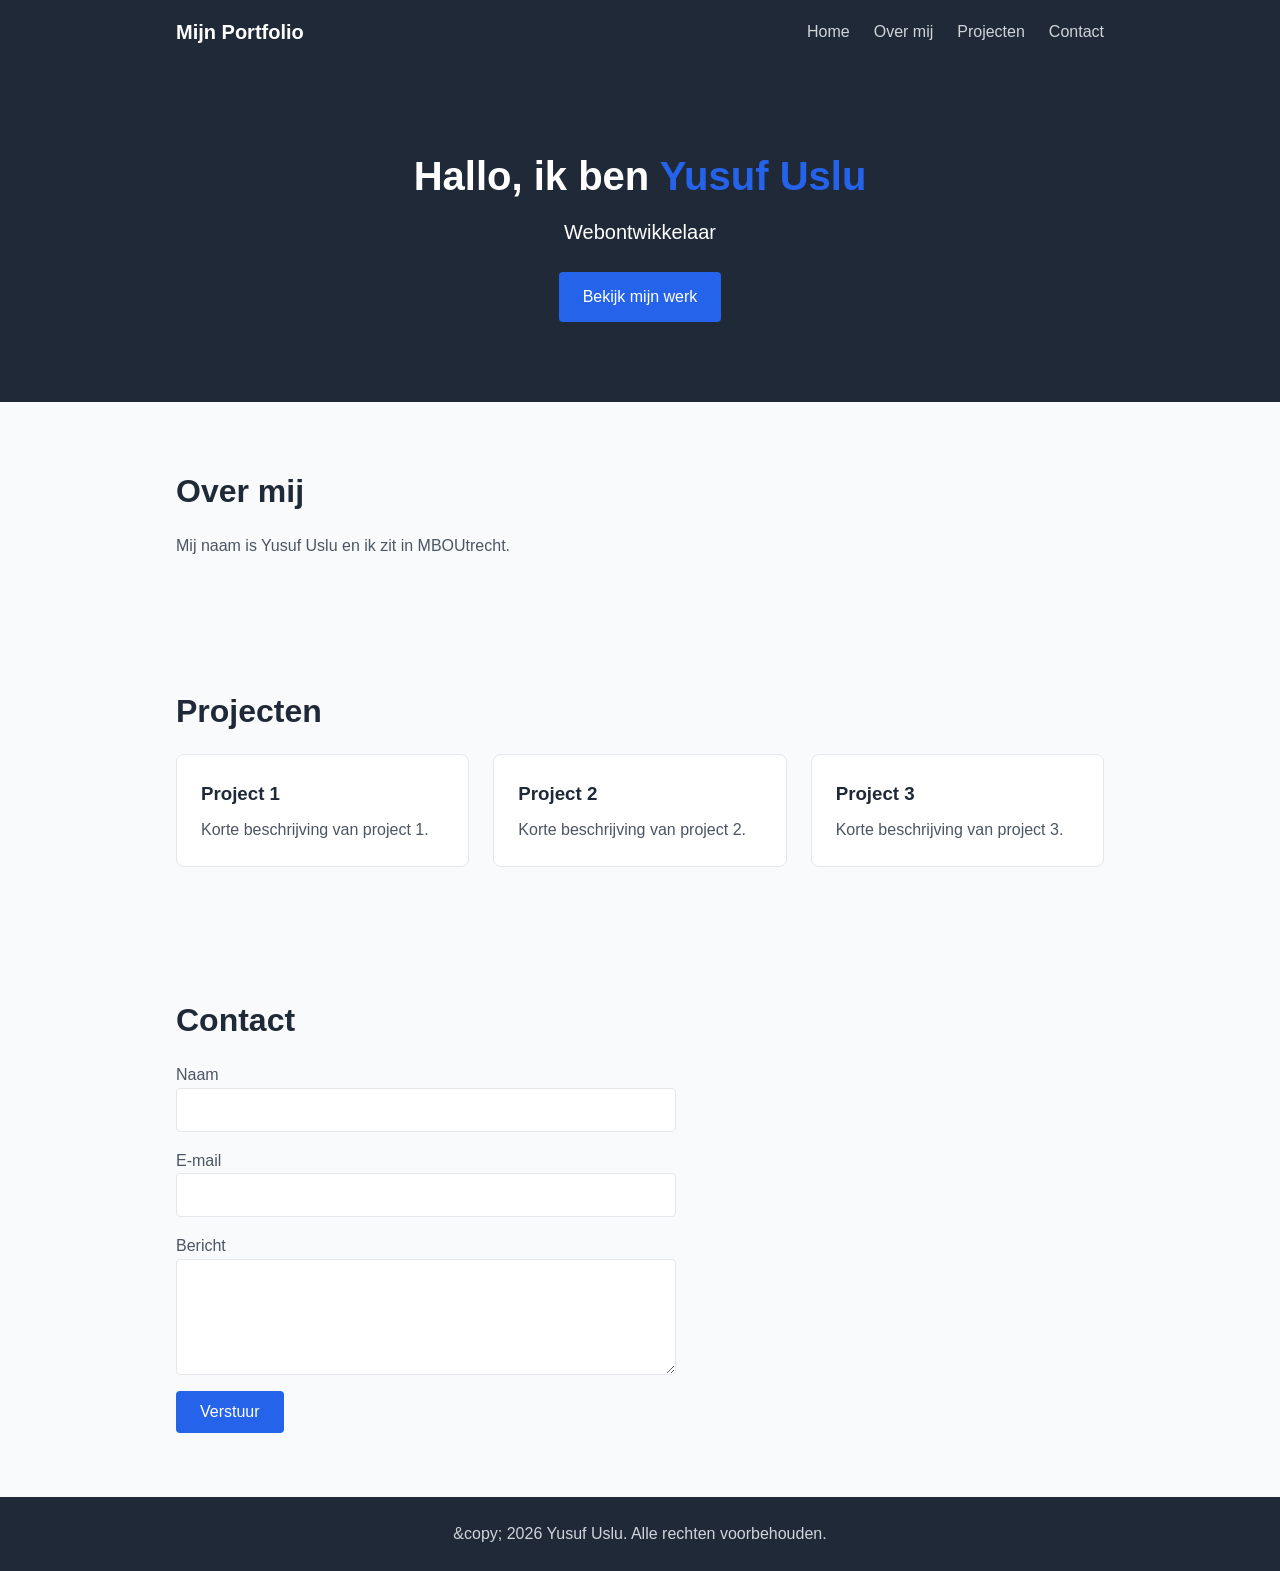
==== index.html @ d6778e1f "Init portfolio + projectoverzicht + stappenplan" ====
<!DOCTYPE html>
<html lang="nl">
<head>
    <meta charset="UTF-8">
    <meta name="viewport" content="width=device-width, initial-scale=1.0">
    <meta name="description" content="Persoonlijke portfolio-website">
    <title>Portfolio</title>
    <link rel="stylesheet" href="css/style.css">
</head>
<body>
    <header class="site-header">
        <nav class="nav container">
            <a href="#home" class="logo">Mijn Portfolio</a>
            <ul class="nav-links">
                <li><a href="#home">Home</a></li>
                <li><a href="#over">Over mij</a></li>
                <li><a href="#projecten">Projecten</a></li>
                <li><a href="#contact">Contact</a></li>
            </ul>
        </nav>
    </header>

    <main>
        <section id="home" class="hero">
            <div class="container">
                <h1>Hallo, ik ben <span class="highlight" id="naam">Yusuf Uslu</span></h1>
                <p id="titel">Webontwikkelaar</p>
                <a href="#projecten" class="btn">Bekijk mijn werk</a>
            </div>
        </section>

        <section id="over" class="about">
            <div class="container">
                <h2>Over mij</h2>
                <p>Mij naam is Yusuf Uslu en ik zit in MBOUtrecht.</p>
            </div>
        </section>

        <section id="projecten" class="projects">
            <div class="container">
                <h2>Projecten</h2>
                <div class="project-grid">
                    <a href="projecten.html" class="project-card-link">
                        <article class="project-card">
                            <h3>Project 1</h3>
                            <p>Korte beschrijving van project 1.</p>
                        </article>
                    </a>
                    <a href="projecten.html" class="project-card-link">
                        <article class="project-card">
                            <h3>Project 2</h3>
                            <p>Korte beschrijving van project 2.</p>
                        </article>
                    </a>
                    <a href="projecten.html" class="project-card-link">
                        <article class="project-card">
                            <h3>Project 3</h3>
                            <p>Korte beschrijving van project 3.</p>
                        </article>
                    </a>
                </div>
            </div>
        </section>

        <section id="contact" class="contact">
            <div class="container">
                <h2>Contact</h2>
                <form id="contact-form">
                    <label for="naam-input">Naam</label>
                    <input type="text" id="naam-input" name="naam" required>

                    <label for="email-input">E-mail</label>
                    <input type="email" id="email-input" name="email" required>

                    <label for="bericht">Bericht</label>
                    <textarea id="bericht" name="bericht" rows="5" required></textarea>

                    <button type="submit" class="btn">Verstuur</button>
                </form>
                <p id="form-status"></p>
            </div>
        </section>
    </main>

    <footer class="site-footer">
        <div class="container">
            <p>&copy; 2026 Jouw Naam. Alle rechten voorbehouden.</p>
        </div>
    </footer>

    <script src="js/main.js"></script>
</body>
</html>
---- css/style.css ----
:root {
    --primary-color: #2563eb;
    --dark-color: #1f2937;
    --light-color: #f9fafb;
    --text-color: #4b5563;
}

* {
    margin: 0;
    padding: 0;
    box-sizing: border-box;
}

body {
    font-family: Arial, Helvetica, sans-serif;
    line-height: 1.6;
    color: var(--text-color);
    background-color: var(--light-color);
}

.container {
    max-width: 960px;
    margin: 0 auto;
    padding: 0 1rem;
}

/* Header / navigatie */
.site-header {
    background-color: var(--dark-color);
    padding: 1rem 0;
    position: sticky;
    top: 0;
    z-index: 10;
}

.nav {
    display: flex;
    justify-content: space-between;
    align-items: center;
}

.logo {
    color: #fff;
    font-size: 1.25rem;
    font-weight: bold;
    text-decoration: none;
}

.nav-links {
    list-style: none;
    display: flex;
    gap: 1.5rem;
}

.nav-links a {
    color: #d1d5db;
    text-decoration: none;
}

.nav-links a:hover {
    color: #fff;
}

/* Hero */
.hero {
    background-color: var(--dark-color);
    color: #fff;
    text-align: center;
    padding: 5rem 0;
}

.hero h1 {
    font-size: 2.5rem;
    margin-bottom: 0.5rem;
}

.highlight {
    color: var(--primary-color);
}

.hero p {
    font-size: 1.25rem;
    margin-bottom: 1.5rem;
}

/* Knoppen */
.btn {
    display: inline-block;
    padding: 0.75rem 1.5rem;
    background-color: var(--primary-color);
    color: #fff;
    text-decoration: none;
    border: none;
    border-radius: 4px;
    cursor: pointer;
    font-size: 1rem;
}

.btn:hover {
    opacity: 0.9;
}

/* Secties */
section {
    padding: 4rem 0;
}

section h2 {
    font-size: 2rem;
    color: var(--dark-color);
    margin-bottom: 1rem;
}

/* Projecten */
.project-grid {
    display: grid;
    grid-template-columns: repeat(auto-fit, minmax(250px, 1fr));
    gap: 1.5rem;
}

.project-card-link {
    text-decoration: none;
    color: inherit;
    display: block;
}

.project-card {
    background-color: #fff;
    border: 1px solid #e5e7eb;
    border-radius: 8px;
    padding: 1.5rem;
    transition: box-shadow 0.2s ease-in-out;
}

.project-card h3 {
    color: var(--dark-color);
    margin-bottom: 0.5rem;
}

.project-card-link:hover .project-card,
.project-card:hover {
    box-shadow: 0 4px 12px rgba(0, 0, 0, 0.1);
}

/* Contactformulier */
.contact form {
    display: flex;
    flex-direction: column;
    max-width: 500px;
}

.contact input,
.contact textarea {
    padding: 0.75rem;
    margin-bottom: 1rem;
    border: 1px solid #e5e7eb;
    border-radius: 4px;
    font-family: inherit;
    font-size: 1rem;
}

.contact .btn {
    align-self: flex-start;
}

/* Footer */
.site-footer {
    background-color: var(--dark-color);
    color: #d1d5db;
    text-align: center;
    padding: 1.5rem 0;
}
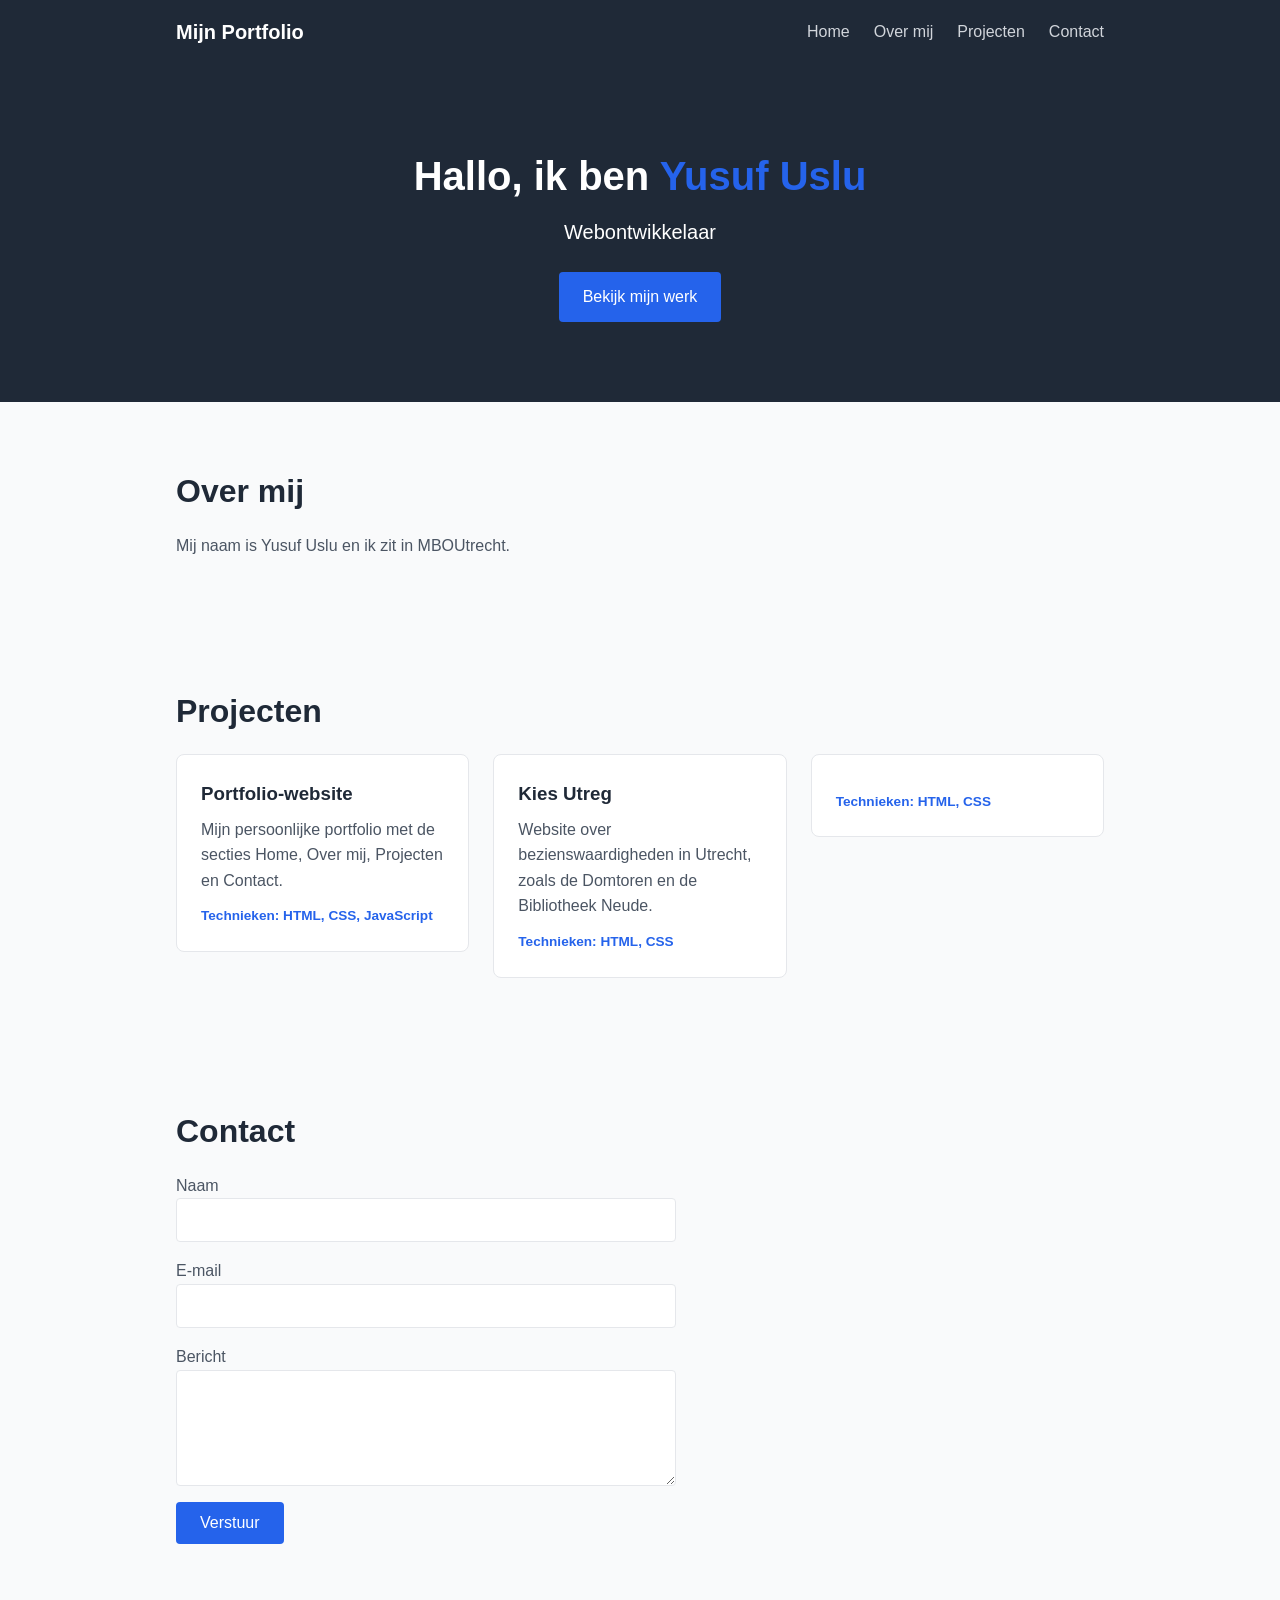
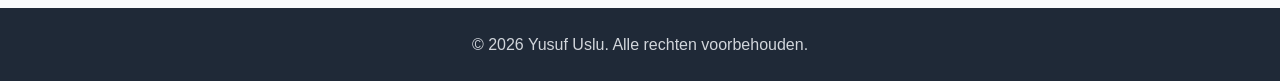
==== commit 155ce722: "Challenge 4 af" ====
--- a/index.html
+++ b/index.html
@@ -42,20 +42,23 @@
                 <div class="project-grid">
                     <a href="projecten.html" class="project-card-link">
                         <article class="project-card">
-                            <h3>Project 1</h3>
-                            <p>Korte beschrijving van project 1.</p>
+                            <h3>Portfolio-website</h3>
+                            <p>Mijn persoonlijke portfolio met de secties Home, Over mij, Projecten en Contact.</p>
+                            <p class="project-technieken">Technieken: HTML, CSS, JavaScript</p>
                         </article>
                     </a>
                     <a href="projecten.html" class="project-card-link">
                         <article class="project-card">
-                            <h3>Project 2</h3>
-                            <p>Korte beschrijving van project 2.</p>
+                            <h3>Kies Utreg</h3>
+                            <p>Website over bezienswaardigheden in Utrecht, zoals de Domtoren en de Bibliotheek Neude.</p>
+                            <p class="project-technieken">Technieken: HTML, CSS</p>
                         </article>
                     </a>
                     <a href="projecten.html" class="project-card-link">
                         <article class="project-card">
-                            <h3>Project 3</h3>
-                            <p>Korte beschrijving van project 3.</p>
+                            <h3></h3>
+                            <p></p>
+                            <p class="project-technieken">Technieken: HTML, CSS</p>
                         </article>
                     </a>
                 </div>
@@ -84,7 +87,7 @@
 
     <footer class="site-footer">
         <div class="container">
-            <p>&copy; 2026 Jouw Naam. Alle rechten voorbehouden.</p>
+            <p>&copy; </p>
         </div>
     </footer>
 
--- a/css/style.css
+++ b/css/style.css
@@ -137,6 +137,13 @@
     margin-bottom: 0.5rem;
 }
 
+.project-technieken {
+    margin-top: 0.75rem;
+    font-size: 0.85rem;
+    font-weight: bold;
+    color: var(--primary-color);
+}
+
 .project-card-link:hover .project-card,
 .project-card:hover {
     box-shadow: 0 4px 12px rgba(0, 0, 0, 0.1);
